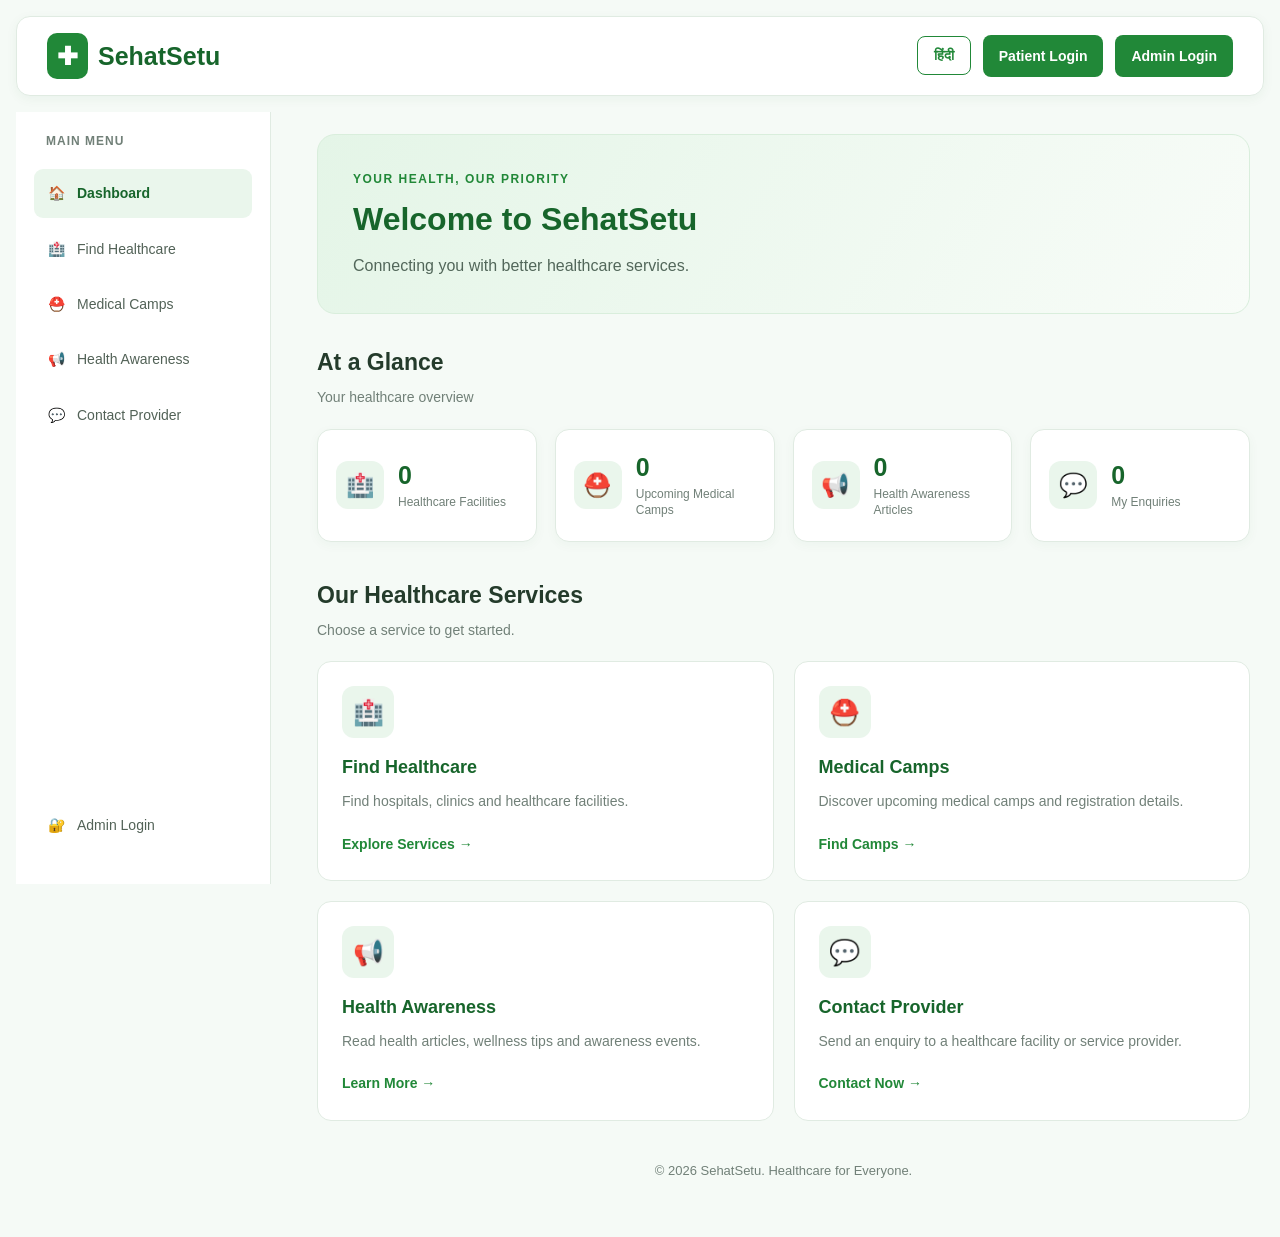
==== frontend/SehatSetu/index.html @ 97f4c9ca "Initial SehatSetu project" ====
<!DOCTYPE html>
<html lang="en">
<head>
    <meta charset="UTF-8">
    <meta name="viewport" content="width=device-width, initial-scale=1.0">

    <title>SehatSetu | Healthcare for Everyone</title>

    <!-- CSS File -->
    <link rel="stylesheet" href="css/style.css">
</head>

<body>

    <!-- Header -->
    <header class="header">

        <a href="index.html" class="logo">
            <span class="logo-icon">✚</span>
            <span>SehatSetu</span>
        </a>

        <div class="header-actions">

            <button id="languageBtn" class="language-btn"
                    onclick="toggleLanguage()">
                हिंदी
            </button>

            <a href="pages/patient-login.html"
               class="login-btn"
               data-en="Patient Login"
               data-hi="मरीज़ लॉगिन">
                Patient Login
            </a>

            <a href="pages/admin-login.html"
            class="login-btn"
            data-en="Admin Login"
            data-hi="एडमिन लॉगिन">
                Admin Login
            </a>

        </div>
    </header>


    <!-- Main Application Layout -->
    <div class="app-container">

        <!-- Sidebar -->
        <aside class="sidebar">

            <h3 data-en="MAIN MENU" data-hi="मुख्य मेन्यू">
                MAIN MENU
            </h3>

            <a href="index.html" class="nav-link active">
                <span>🏠</span>
                <span data-en="Dashboard" data-hi="डैशबोर्ड">
                    Dashboard
                </span>
            </a>

            <a href="pages/healthcare.html" class="nav-link">
                <span>🏥</span>
                <span data-en="Find Healthcare" data-hi="अस्पताल खोजें">
                    Find Healthcare
                </span>
            </a>

            <a href="pages/medical-camps.html" class="nav-link">
                <span>⛑️</span>
                <span data-en="Medical Camps" data-hi="मेडिकल कैंप">
                    Medical Camps
                </span>
            </a>

            <a href="pages/health-awareness.html" class="nav-link">
                <span>📢</span>
                <span data-en="Health Awareness"
                      data-hi="स्वास्थ्य जागरूकता">
                    Health Awareness
                </span>
            </a>

            <a href="pages/contact-provider.html" class="nav-link">
                <span>💬</span>
                <span data-en="Contact Provider"
                      data-hi="स्वास्थ्य सेवा प्रदाता से संपर्क">
                    Contact Provider
                </span>
            </a>

            <div class="sidebar-bottom">

                <a href="pages/admin-login.html" class="nav-link">
                    <span>🔐</span>
                    <span data-en="Admin Login" data-hi="एडमिन लॉगिन">
                        Admin Login
                    </span>
                </a>

            </div>

        </aside>


        <!-- Dashboard Main Content -->
        <main class="main-content">

            <!-- Welcome Section -->
            <section class="welcome-section">

                <p class="eyebrow"
                   data-en="YOUR HEALTH, OUR PRIORITY"
                   data-hi="आपका स्वास्थ्य, हमारी प्राथमिकता">
                    YOUR HEALTH, OUR PRIORITY
                </p>

                <h1 data-en="Welcome to SehatSetu"
                    data-hi="सेहतसेतु में आपका स्वागत है">
                    Welcome to SehatSetu
                </h1>

                <p data-en="Connecting you with better healthcare services."
                   data-hi="आपको बेहतर स्वास्थ्य सेवाओं से जोड़ना हमारा उद्देश्य है।">
                    Connecting you with better healthcare services.
                </p>

            </section>
            
            
            <!-- At a Glance Section -->
            <section class="glance-section">

                <div class="section-heading">
                    <h2 data-en="At a Glance" data-hi="एक नज़र में">
                        At a Glance
                    </h2>

                    <p data-en="Your healthcare overview"
                    data-hi="आपकी स्वास्थ्य सेवाओं की संक्षिप्त जानकारी">
                        Your healthcare overview
                    </p>
                </div>

                <div class="glance-grid">

                    <div class="glance-card">
                        <div class="glance-icon">🏥</div>
                        <div>
                            <h3 id="glanceFacilities">12+</h3>
                            <p data-en="Healthcare Facilities"
                            data-hi="स्वास्थ्य केंद्र">
                                Healthcare Facilities
                            </p>
                        </div>
                    </div>

                    <div class="glance-card">
                        <div class="glance-icon">⛑️</div>
                        <div>
                            <h3 id="glanceCamps">5</h3>
                            <p data-en="Upcoming Medical Camps"
                            data-hi="आगामी मेडिकल कैंप">
                                Upcoming Medical Camps
                            </p>
                        </div>
                    </div>

                    <div class="glance-card">
                        <div class="glance-icon">📢</div>
                        <div>
                            <h3 id="glanceArticles">10+</h3>
                            <p data-en="Health Awareness Articles"
                            data-hi="स्वास्थ्य जागरूकता लेख">
                                Health Awareness Articles
                            </p>
                        </div>
                    </div>

                    <div class="glance-card">
                        <div class="glance-icon">💬</div>
                        <div>
                            <h3 id="glanceEnquiries">0</h3>
                            <p data-en="My Enquiries"
                            data-hi="मेरी पूछताछ">
                                My Enquiries
                            </p>
                        </div>
                    </div>

                </div>
            </section>


            <!-- Healthcare Services -->
            <section class="services-section">

                <div class="section-heading">

                    <h2 data-en="Our Healthcare Services"
                        data-hi="हमारी स्वास्थ्य सेवाएँ">
                        Our Healthcare Services
                    </h2>

                    <p data-en="Choose a service to get started."
                       data-hi="शुरू करने के लिए कोई सेवा चुनें।">
                        Choose a service to get started.
                    </p>

                </div>


                <!-- Four Service Cards -->
                <div class="services-grid">

                    <!-- Service 1 -->
                    <a href="pages/healthcare.html"
                       class="service-card">

                        <div class="service-icon">🏥</div>

                        <h3 data-en="Find Healthcare"
                            data-hi="अस्पताल और डॉक्टर खोजें">
                            Find Healthcare
                        </h3>

                        <p data-en="Find hospitals, clinics and healthcare facilities."
                           data-hi="अस्पताल, क्लिनिक और स्वास्थ्य केंद्र खोजें।">
                            Find hospitals, clinics and healthcare facilities.
                        </p>

                        <span class="card-link"
                              data-en="Explore Services →"
                              data-hi="सेवाएँ देखें →">
                            Explore Services →
                        </span>

                    </a>


                    <!-- Service 2 -->
                    <a href="pages/medical-camps.html"
                       class="service-card">

                        <div class="service-icon">⛑️</div>

                        <h3 data-en="Medical Camps"
                            data-hi="मेडिकल कैंप">
                            Medical Camps
                        </h3>

                        <p data-en="Discover upcoming medical camps and registration details."
                           data-hi="आने वाले मेडिकल कैंप और पंजीकरण की जानकारी पाएँ।">
                            Discover upcoming medical camps and registration details.
                        </p>

                        <span class="card-link"
                              data-en="Find Camps →"
                              data-hi="कैंप खोजें →">
                            Find Camps →
                        </span>

                    </a>


                    <!-- Service 3 -->
                    <a href="pages/health-awareness.html"
                       class="service-card">

                        <div class="service-icon">📢</div>

                        <h3 data-en="Health Awareness"
                            data-hi="स्वास्थ्य जागरूकता">
                            Health Awareness
                        </h3>

                        <p data-en="Read health articles, wellness tips and awareness events."
                           data-hi="स्वास्थ्य लेख, सेहत के सुझाव और जागरूकता कार्यक्रम देखें।">
                            Read health articles, wellness tips and awareness events.
                        </p>

                        <span class="card-link"
                              data-en="Learn More →"
                              data-hi="और जानें →">
                            Learn More →
                        </span>

                    </a>


                    <!-- Service 4 -->
                    <a href="pages/contact-provider.html"
                       class="service-card">

                        <div class="service-icon">💬</div>

                        <h3 data-en="Contact Provider"
                            data-hi="स्वास्थ्य सेवा प्रदाता से संपर्क">
                            Contact Provider
                        </h3>

                        <p data-en="Send an enquiry to a healthcare facility or service provider."
                           data-hi="अस्पताल या स्वास्थ्य सेवा प्रदाता से संपर्क करें।">
                            Send an enquiry to a healthcare facility or service provider.
                        </p>

                        <span class="card-link"
                              data-en="Contact Now →"
                              data-hi="संपर्क करें →">
                            Contact Now →
                        </span>

                    </a>

                </div>

            </section>


            <!-- Footer -->
            <footer class="footer">

                <p data-en="© 2026 SehatSetu. Healthcare for Everyone."
                   data-hi="© 2026 सेहतसेतु। सभी के लिए स्वास्थ्य सेवाएँ।">
                    © 2026 SehatSetu. Healthcare for Everyone.
                </p>

            </footer>

        </main>

    </div>


    <!-- JavaScript File -->
    <script src="js/script.js"></script>

    <script>
    async function loadDashboardSummary() {
        try {
            const response = await fetch("/api/dashboard-summary", {
                method: "GET",
                headers: {
                    "Accept": "application/json"
                },
                credentials: "same-origin"
            });

            if (!response.ok) {
                document.getElementById("glanceFacilities").textContent = "0";
                document.getElementById("glanceCamps").textContent = "0";
                document.getElementById("glanceArticles").textContent = "0";
                document.getElementById("glanceEnquiries").textContent = "0";

                throw new Error("Dashboard summary could not be loaded.");
            }

            const data = await response.json();

            if (!data.ok) {
                throw new Error("Dashboard summary API returned an error.");
            }

            document.getElementById("glanceFacilities").textContent =
                data.facilities;

            document.getElementById("glanceCamps").textContent =
                data.camps;

            document.getElementById("glanceArticles").textContent =
                data.articles;

            document.getElementById("glanceEnquiries").textContent =
                data.enquiries;

        } catch (error) {
            console.error("Dashboard summary error:", error);
        }
    }

    document.addEventListener("DOMContentLoaded", function () {
        loadDashboardSummary();
    });
</script>

</body>
</html>
---- frontend/SehatSetu/css/style.css ----
/* =========================
   SehatSetu - Main Styles
========================= */

* {
    margin: 0;
    padding: 0;
    box-sizing: border-box;
}

:root {
    --green: #218838;
    --dark-green: #17652b;
    --light-green: #eaf6ec;
    --background: #f5faf6;
    --white: #ffffff;
    --text: #243b2b;
    --muted: #718078;
    --border: #e0ebe2;
}

body {
    font-family: Arial, sans-serif;
    background: var(--background);
    color: var(--text);
    line-height: 1.6;
}

a {
    text-decoration: none;
    color: inherit;
}

button {
    font-family: inherit;
    cursor: pointer;
}

/* Header */

body::before {
    content: "";
    position: fixed;
    top: 0;
    left: 0;
    right: 0;
    height: 112px;
    background: var(--background);
    z-index: 999;
}

.header {
    min-height: 80px;
    padding: 15px 30px;
    margin: 0;
    background: #ffffff;
    border: 1px solid #e0ebe2;
    border-radius: 14px;
    box-shadow: 0 3px 12px rgba(28, 92, 43, 0.05);
    display: flex;
    align-items: center;
    justify-content: space-between;
    gap: 15px;
    position: fixed;
    top: 16px;
    left: 16px;
    right: 16px;
    z-index: 1000;
}

.logo {
    display: flex;
    align-items: center;
    gap: 10px;
    color: var(--dark-green);
    font-size: 25px;
    font-weight: bold;
}

.logo-icon {
    background: var(--green);
    color: white;
    border-radius: 10px;
    padding: 3px 10px;
}

.header-actions {
    display: flex;
    align-items: center;
    gap: 12px;
}

.language-btn,
.login-btn {
    padding: 10px 16px;
    border-radius: 8px;
    font-size: 14px;
    font-weight: bold;
}

.language-btn {
    color: var(--green);
    background: white;
    border: 1px solid var(--green);
}

.language-btn:hover {
    background: var(--light-green);
}

.login-btn {
    color: white;
    background: var(--green);
}

.login-btn:hover {
    background: var(--dark-green);
}

/* Application Layout */

.app-container {
    display: flex;
    min-height: 100vh;
    padding-top: 104px;
}

/* Sidebar */

.sidebar {
    position: fixed;
    top: 104px;
    left: 16px;
    bottom: 16px;
    width: 255px;
    overflow-y: auto;
    flex-shrink: 0;
    background: white;
    border-right: 1px solid var(--border);
    padding: 28px 18px;
    display: flex;
    flex-direction: column;
    box-sizing: border-box;
    z-index: 100;   
}

.sidebar h3 {
    color: var(--muted);
    font-size: 12px;
    letter-spacing: 1px;
    margin: 0 0 18px 12px;
}

.nav-link {
    display: flex;
    align-items: center;
    gap: 12px;
    padding: 13px 14px;
    margin-bottom: 7px;
    border-radius: 9px;
    font-size: 14px;
    color: #526257;
    transition: 0.2s;
}

.nav-link:hover,
.nav-link.active {
    background: var(--light-green);
    color: var(--dark-green);
    font-weight: bold;
}

.sidebar-bottom {
    margin-top: auto;
    padding-top: 30px;
}

/* Main Dashboard Content */

.main-content {
    margin-left: 287px;
    width: calc(100% - 287px);
    flex: 1;
    min-width: 0;
    padding: 30px;
    box-sizing: border-box;
    position: relative;
    z-index: 1;
}

.welcome-section {
    padding: 35px;
    background: linear-gradient(120deg, #e4f5e7, #f8fcf8);
    border: 1px solid #d9eedc;
    border-radius: 18px;
    margin-bottom: 30px;
}

.eyebrow {
    color: var(--green);
    font-size: 12px;
    font-weight: bold;
    letter-spacing: 1.5px;
    margin-bottom: 10px;
}

.welcome-section h1 {
    color: var(--dark-green);
    font-size: 32px;
    line-height: 1.3;
    margin-bottom: 12px;
}

.welcome-section > p:last-child {
    color: #52675a;
    max-width: 650px;
}

/* Section Heading */

.section-heading {
    margin-bottom: 20px;
}

.section-heading h2 {
    font-size: 23px;
    margin-bottom: 5px;
}

.section-heading p {
    color: var(--muted);
    font-size: 14px;
}

/* Service Cards */

.services-grid {
    display: grid;
    grid-template-columns: repeat(2, minmax(0, 1fr));
    gap: 20px;
}

.service-card {
    display: block;
    background: white;
    border: 1px solid var(--border);
    border-radius: 14px;
    padding: 24px;
    transition: transform 0.2s, box-shadow 0.2s;
}

.service-card:hover {
    transform: translateY(-4px);
    border-color: #a9d8b1;
    box-shadow: 0 8px 22px rgba(28, 92, 43, 0.08);
}

.service-icon {
    display: inline-flex;
    align-items: center;
    justify-content: center;
    width: 52px;
    height: 52px;
    border-radius: 12px;
    background: var(--light-green);
    font-size: 25px;
    margin-bottom: 15px;
}

.service-card h3 {
    font-size: 18px;
    margin-bottom: 8px;
    color: var(--dark-green);
}

.service-card p {
    font-size: 14px;
    color: var(--muted);
    margin-bottom: 18px;
}

.card-link {
    color: var(--green);
    font-size: 14px;
    font-weight: bold;
}

/* Footer */

.footer {
    padding: 25px 10px;
    margin-top: 15px;
    text-align: center;
    color: var(--muted);
    font-size: 13px;
}

/* Responsive Design */

@media (max-width: 900px) {
    .sidebar {
        width: 220px;
        padding: 22px 12px;
    }

    .main-content {
        padding: 22px;
    }

    .welcome-section {
        padding: 25px;
    }
}

@media (max-width: 650px) {
    .header {
        padding: 12px 15px;
        flex-wrap: wrap;
    }

    .logo {
        font-size: 21px;
    }

    .header-actions {
        gap: 7px;
    }

    .language-btn,
    .login-btn {
        padding: 8px 10px;
        font-size: 12px;
    }

    .app-container {
        display: flex;
        min-height: 100vh;
        padding-top: 130px;
    }

    .sidebar {
        height: 100%;
        overflow-y: auto;
        flex-shrink: 0;
    }

    .sidebar h3,
    .sidebar-bottom {
        display: none;
    }

    .nav-link {
        padding: 10px;
        margin-bottom: 4px;
    }

    .main-content {
        flex: 1;
        min-width: 0;
        height: 100%;
        overflow-y: auto;
    }

    .welcome-section {
        padding: 22px 18px;
    }

    .welcome-section h1 {
        font-size: 25px;
    }

    .services-grid {
        grid-template-columns: 1fr;
    }

    .service-card {
        padding: 20px;
    }
}


/* =========================
   At a Glance Section
========================= */

.glance-section {
    margin-bottom: 35px;
}

.glance-grid {
    display: grid;
    grid-template-columns: repeat(4, minmax(0, 1fr));
    gap: 18px;
}

.glance-card {
    display: flex;
    align-items: center;
    gap: 14px;
    padding: 22px 18px;
    background: #ffffff;
    border: 1px solid #e0ebe2;
    border-radius: 14px;
    box-shadow: 0 3px 12px rgba(28, 92, 43, 0.04);
    transition: transform 0.2s, box-shadow 0.2s;
}

.glance-card:hover {
    transform: translateY(-3px);
    box-shadow: 0 7px 18px rgba(28, 92, 43, 0.09);
}

.glance-icon {
    display: flex;
    align-items: center;
    justify-content: center;
    flex-shrink: 0;
    width: 48px;
    height: 48px;
    border-radius: 12px;
    background: #eaf6ec;
    font-size: 23px;
}

.glance-card h3 {
    margin-bottom: 4px;
    color: #17652b;
    font-size: 25px;
    line-height: 1.2;
}

.glance-card p {
    color: #718078;
    font-size: 12px;
    line-height: 1.4;
}

/* Tablet screens */

@media (max-width: 1000px) {
    .glance-grid {
        grid-template-columns: repeat(2, minmax(0, 1fr));
    }
}

/* Mobile screens */

@media (max-width: 450px) {
    .glance-grid {
        grid-template-columns: 1fr;
    }

    .glance-card {
        padding: 18px;
    }
}



@media (max-width: 900px) {
    .sidebar {
        width: 220px;
    }

    .main-content {
        margin-left: 220px;
        width: calc(100% - 220px);
        padding: 22px;
    }
}

@media (max-width: 650px) {
    .app-container {
        display: flex;
        flex-direction: column;
        height: auto;
        min-height: calc(100vh - 75px);
    }

    .sidebar {
        position: static;
        width: 100%;
        height: auto;
        overflow: visible;
    }

    .sidebar h3,
    .sidebar-bottom {
        display: block;
    }

    .main-content {
        margin-left: 0;
        width: 100%;
        height: auto;
        padding: 20px;
        overflow: visible;
    }

    .services-grid,
    .glance-grid {
        grid-template-columns: 1fr;
    }
}
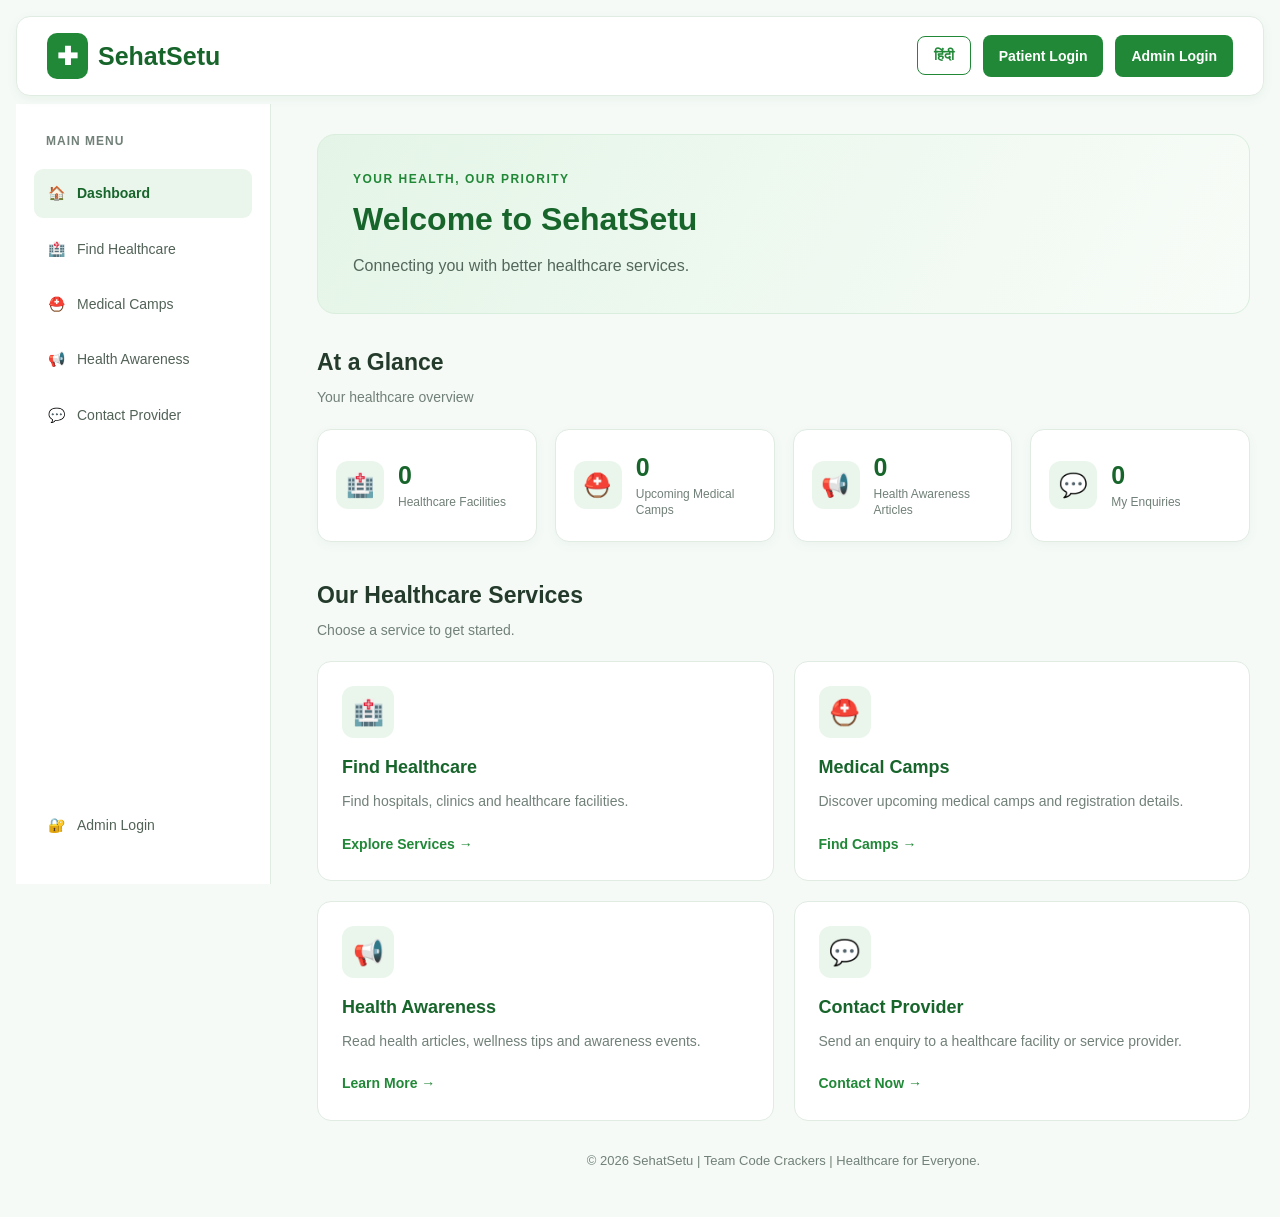
==== commit b3f2984a: "Update SehatSetu frontend pages and styling" ====
--- a/frontend/SehatSetu/index.html
+++ b/frontend/SehatSetu/index.html
@@ -321,13 +321,12 @@
 
 
             <!-- Footer -->
-            <footer class="footer">
-
-                <p data-en="© 2026 SehatSetu. Healthcare for Everyone."
-                   data-hi="© 2026 सेहतसेतु। सभी के लिए स्वास्थ्य सेवाएँ।">
-                    © 2026 SehatSetu. Healthcare for Everyone.
-                </p>
-
+            <footer
+                class="footer"
+                data-en="© 2026 SehatSetu | Team Code Crackers | Healthcare for Everyone."
+                data-hi="© 2026 सेहतसेतु | टीम कोड क्रैकर्स | सबके लिए स्वास्थ्य सेवा।"
+                style="text-align: center; padding: 15px; background: transparent;">
+                © 2026 SehatSetu | Team Code Crackers | Healthcare for Everyone.
             </footer>
 
         </main>
--- a/frontend/SehatSetu/css/style.css
+++ b/frontend/SehatSetu/css/style.css
@@ -44,7 +44,7 @@
     top: 0;
     left: 0;
     right: 0;
-    height: 112px;
+    height: 80px;
     background: var(--background);
     z-index: 999;
 }
